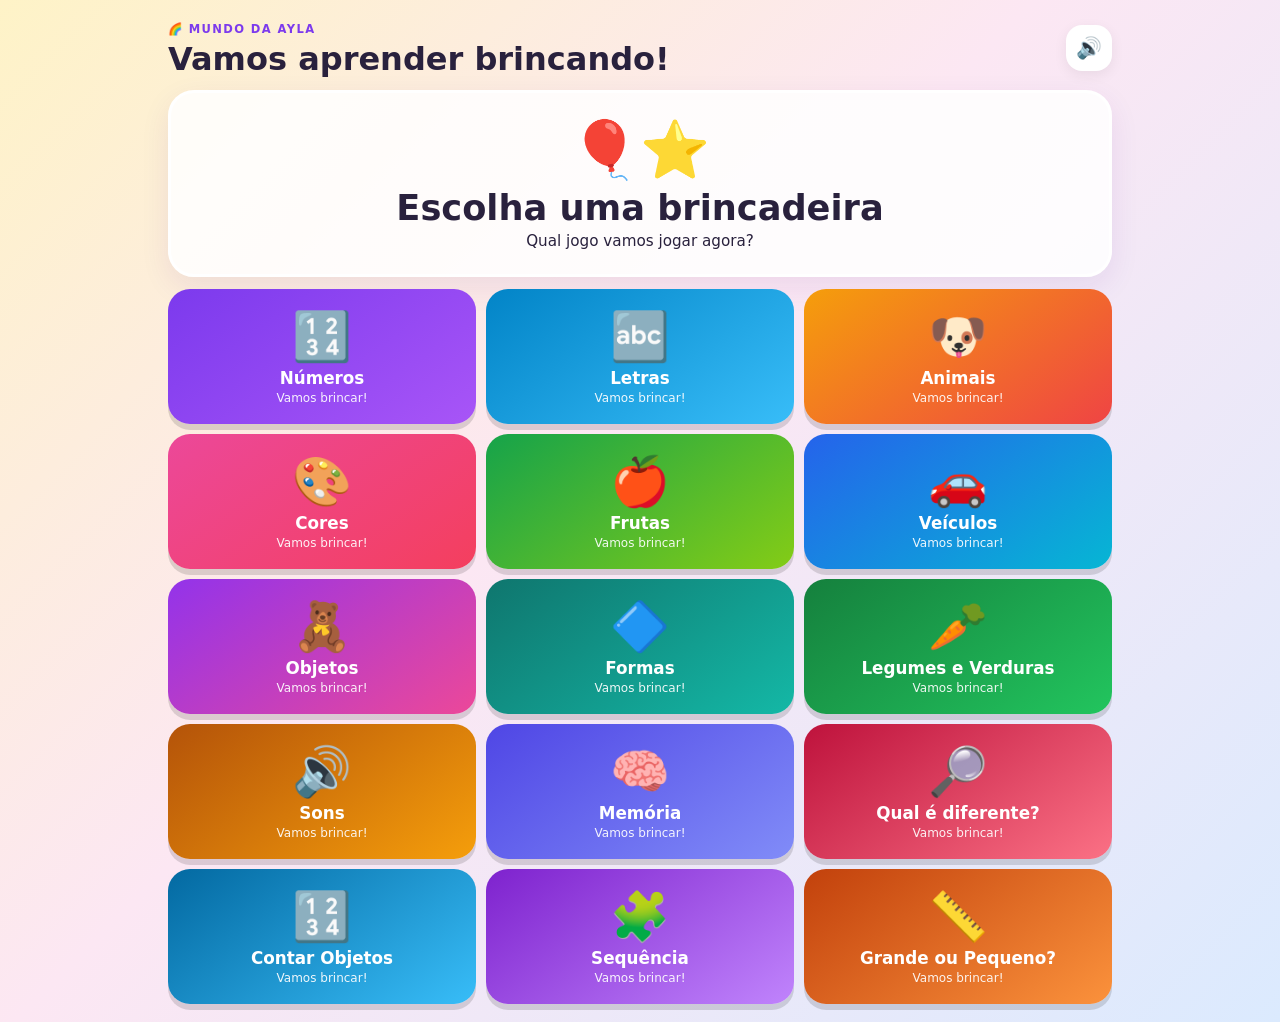
==== index.html @ 1b57be24 "Troca motor antigo pelo novo motor funcional" ====
<!doctype html>
<html lang="pt-BR">
<head><meta charset="UTF-8"><meta name="viewport" content="width=device-width,initial-scale=1"><meta name="theme-color" content="#7c3aed"><title>Brincar — Mundo da Ayla</title><link rel="stylesheet" href="style.css"></head>
<body><main class="app"><header class="topbar"><div><span class="eyebrow">🌈 MUNDO DA AYLA</span><h1>Vamos aprender brincando!</h1></div><button class="sound-btn" id="soundBtn">🔊</button></header>
<section id="menu" class="screen active"><div class="hero-card"><div class="hero-emoji">🎈⭐</div><h2>Escolha uma brincadeira</h2><p>Qual jogo vamos jogar agora?</p></div><div class="game-menu" id="gameMenu"></div></section>
<section id="game" class="screen"><button class="back-btn" id="backBtn">← Voltar aos jogos</button><div class="progress-wrap"><div id="progress" class="progress"></div></div><div class="question-card"><div id="questionIcon" class="question-icon">🎮</div><p id="question"></p><button id="repeatBtn" class="repeat-btn">🔊 Ouvir de novo</button></div><div id="visual" class="visual"></div><div id="options" class="options"></div><div id="feedback" class="feedback" aria-live="polite"></div></section></main><script src="app.js"></script></body></html>
---- style.css ----
*{box-sizing:border-box}html,body{margin:0;min-height:100%;font-family:system-ui,-apple-system,BlinkMacSystemFont,"Segoe UI",sans-serif;background:linear-gradient(135deg,#fef3c7,#fce7f3 45%,#dbeafe);color:#29213d}body{min-height:100dvh}.app{width:min(980px,100%);min-height:100dvh;margin:auto;padding:clamp(8px,2vw,18px);display:flex;flex-direction:column}.topbar{display:flex;justify-content:space-between;align-items:center;gap:12px}.eyebrow{font-size:.72rem;font-weight:900;letter-spacing:.12em;color:#7c3aed}.topbar h1{margin:3px 0 0;font-size:clamp(1.15rem,4vw,2rem)}button{font:inherit;cursor:pointer;border:0}.sound-btn,.back-btn,.repeat-btn{background:#fff;border-radius:16px;box-shadow:0 4px 14px #0001}.sound-btn{width:46px;height:46px;font-size:1.3rem}.screen{display:none}.screen.active{display:flex;flex-direction:column;flex:1}.hero-card,.question-card{background:#ffffffdd;border:3px solid #fff;border-radius:26px;text-align:center;box-shadow:0 10px 30px #4c1d9515}.hero-card{padding:clamp(12px,2vw,24px) 14px;margin:12px 0}.hero-emoji{font-size:clamp(2rem,6vw,3.5rem)}.hero-card h2{margin:4px 0;font-size:clamp(1.35rem,5vw,2.2rem)}.hero-card p{margin:0;font-size:.95rem}.game-menu{display:grid;grid-template-columns:repeat(3,1fr);gap:10px;flex:1}.game-card{min-height:clamp(105px,15vh,155px);border-radius:22px;padding:10px 8px;display:flex;flex-direction:column;align-items:center;justify-content:center;gap:3px;color:#fff;box-shadow:0 6px 0 #0002;transition:.12s transform}.game-card:active{transform:translateY(4px);box-shadow:0 3px 0 #0002}.game-icon{font-size:clamp(2rem,5vw,3rem)}.game-card strong{font-size:clamp(.82rem,2.2vw,1.05rem);text-align:center}.game-card small{font-size:.75rem;opacity:.92}.numbers{background:linear-gradient(145deg,#7c3aed,#a855f7)}.letters{background:linear-gradient(145deg,#0284c7,#38bdf8)}.animals{background:linear-gradient(145deg,#f59e0b,#ef4444)}.colors{background:linear-gradient(145deg,#ec4899,#f43f5e)}.fruits{background:linear-gradient(145deg,#16a34a,#84cc16)}.vehicles{background:linear-gradient(145deg,#2563eb,#06b6d4)}.objects{background:linear-gradient(145deg,#9333ea,#ec4899)}.shapes{background:linear-gradient(145deg,#0f766e,#14b8a6)}.vegetables{background:linear-gradient(145deg,#15803d,#22c55e)}.sounds{background:linear-gradient(145deg,#b45309,#f59e0b)}.memory{background:linear-gradient(145deg,#4f46e5,#818cf8)}.different{background:linear-gradient(145deg,#be123c,#fb7185)}.counting{background:linear-gradient(145deg,#0369a1,#38bdf8)}.sequence{background:linear-gradient(145deg,#7e22ce,#c084fc)}.size{background:linear-gradient(145deg,#c2410c,#fb923c)}.back-btn{align-self:flex-start;padding:8px 13px;margin:4px 0 8px;font-weight:800;font-size:.9rem}.progress-wrap{height:9px;background:#fff8;border-radius:99px;overflow:hidden;margin-bottom:8px;flex:none}.progress{height:100%;width:0;background:#7c3aed;border-radius:99px;transition:width .3s}.question-card{padding:10px 10px;flex:none}.question-icon{font-size:clamp(1.6rem,5vw,2.4rem)}.question-card p{font-size:clamp(1.35rem,5.5vw,2.7rem);line-height:1.08;font-weight:900;margin:3px 0 8px}.repeat-btn{padding:7px 12px;font-weight:800;font-size:.82rem}.visual{min-height:clamp(70px,13vh,125px);display:flex;align-items:center;justify-content:center;font-size:clamp(3.5rem,12vw,7rem);margin:clamp(12px,2.5vh,22px) 0 clamp(16px,3vh,28px);padding:4px}.options{display:grid;grid-template-columns:repeat(2,1fr);gap:10px;margin-top:clamp(8px,2vh,16px)}.option{min-height:clamp(85px,15vh,145px);border:4px solid #fff;border-radius:22px;color:#fff;font-size:clamp(2.4rem,9vw,5rem);font-weight:1000;text-shadow:0 3px 0 #0002;box-shadow:0 6px 0 #0002;padding:7px}.option:active{transform:translateY(4px);box-shadow:0 3px 0 #0002}.option:nth-child(1){background:linear-gradient(145deg,#f97316,#fb7185)}.option:nth-child(2){background:linear-gradient(145deg,#10b981,#14b8a6)}.option:nth-child(3){background:linear-gradient(145deg,#3b82f6,#8b5cf6)}.option:nth-child(4){background:linear-gradient(145deg,#f59e0b,#ef4444)}.option.correct{filter:brightness(1.2);animation:pop .45s ease}.option.wrong{animation:shake .35s ease}.option .option-emoji{display:block;font-size:clamp(2.4rem,8vw,4.5rem);line-height:1}.option .option-label{display:block;font-size:clamp(.8rem,2.8vw,1.1rem);margin-top:2px}.size-option .option-label{display:none}.size-option .option-emoji{font-size:clamp(3.8rem,13vw,7rem)}.memory-board{display:grid;grid-template-columns:repeat(4,1fr);gap:clamp(7px,2vw,12px);min-height:0;margin:clamp(10px,2vh,18px) 0}.memory-card{position:relative;min-height:clamp(72px,13vh,120px);border-radius:18px;border:4px solid #fff;background:linear-gradient(145deg,#6366f1,#a78bfa);box-shadow:0 5px 0 #0002;display:flex;align-items:center;justify-content:center;overflow:hidden}.memory-card .memory-back,.memory-card .memory-front{position:absolute;inset:0;display:flex;align-items:center;justify-content:center;font-size:clamp(2rem,8vw,4rem);transition:opacity .18s,transform .18s}.memory-card .memory-front{opacity:0;transform:scale(.7)}.memory-card.flipped{background:#fff}.memory-card.flipped .memory-back{opacity:0}.memory-card.flipped .memory-front{opacity:1;transform:scale(1)}.feedback{min-height:38px;text-align:center;font-size:clamp(.95rem,4vw,1.5rem);line-height:1.1;font-weight:900;padding:6px 3px}.success{font-weight:1000}.error{font-weight:1000}@keyframes pop{50%{transform:scale(1.08)}}@keyframes shake{25%{transform:translateX(-8px)}50%{transform:translateX(8px)}75%{transform:translateX(-5px)}}@media(max-width:700px){.game-menu{grid-template-columns:repeat(2,1fr)}}@media(max-width:400px){.app{padding:7px}.game-menu{gap:7px}.game-card{min-height:105px;border-radius:18px}.options{gap:7px}.option{min-height:88px;border-radius:18px}.visual{min-height:62px}.memory-board{gap:6px}.memory-card{min-height:66px;border-radius:14px;border-width:3px}.feedback{min-height:32px}}@media(max-height:700px){.hero-card{padding:8px;margin:7px 0}.game-card{min-height:82px}.game-icon{font-size:2rem}.game-menu{gap:6px}.question-card{padding:6px}.visual{min-height:55px;margin:10px 0 14px}.options{margin-top:8px}.option{min-height:70px}.memory-board{margin:7px 0;gap:6px}.memory-card{min-height:55px}.feedback{min-height:28px;padding:3px}.back-btn{margin:2px 0 5px}}
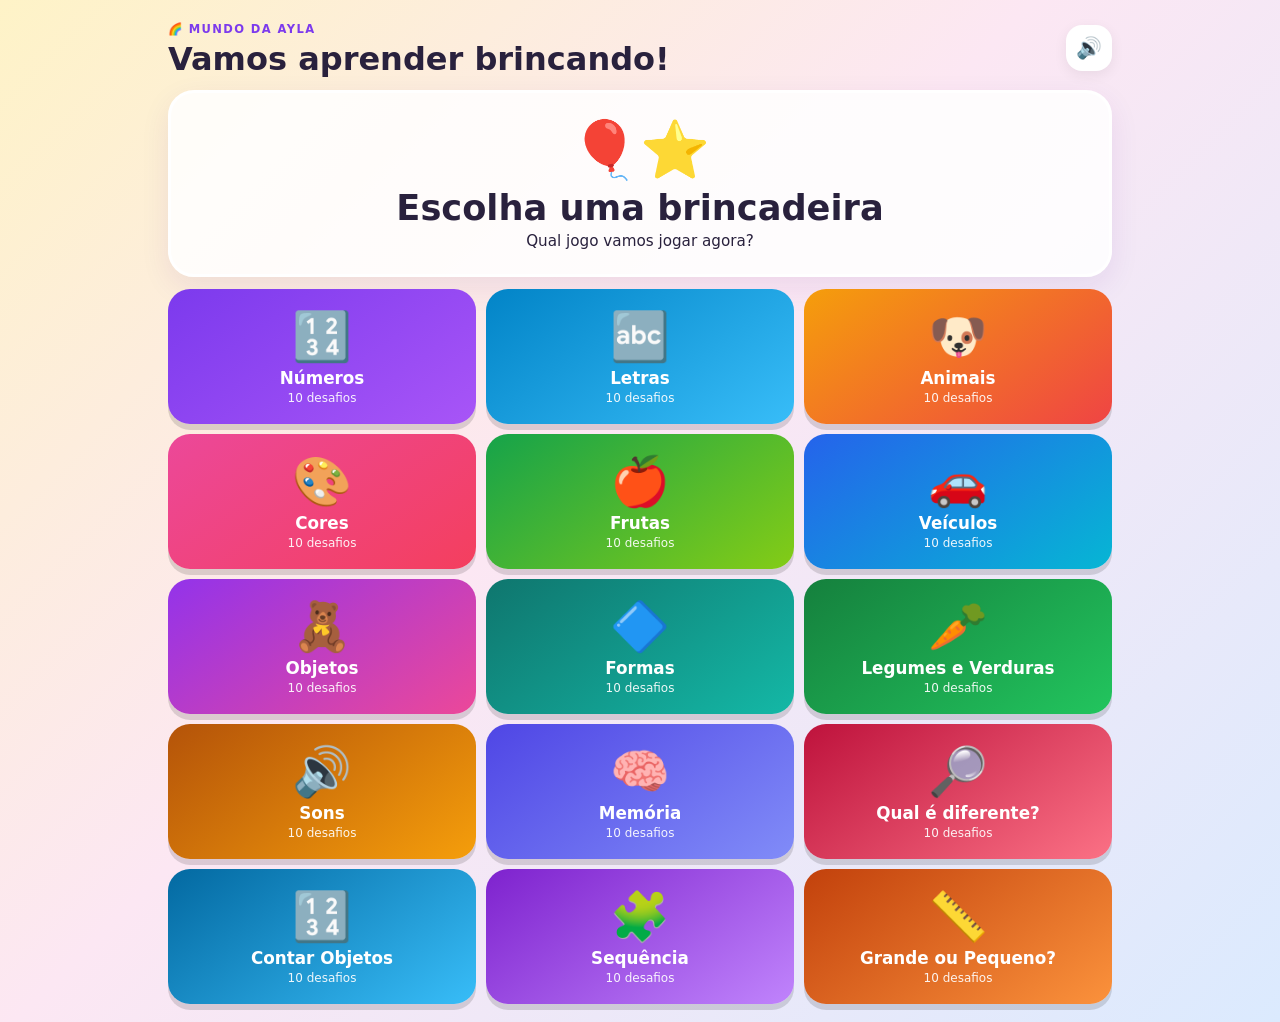
==== commit 581b40d7: "Carrega correção de fala após o app principal" ====
--- a/index.html
+++ b/index.html
@@ -1,6 +1,6 @@
 <!doctype html>
 <html lang="pt-BR">
-<head><meta charset="UTF-8"><meta name="viewport" content="width=device-width,initial-scale=1"><meta name="theme-color" content="#7c3aed"><title>Brincar — Mundo da Ayla</title><link rel="stylesheet" href="style.css"></head>
+<head><meta charset="UTF-8"><meta name="viewport" content="width=device-width,initial-scale=1"><meta name="theme-color" content="#7c3aed"><title>Brincar — Mundo da Ayla</title><link rel="stylesheet" href="style.css?v=20260904"></head>
 <body><main class="app"><header class="topbar"><div><span class="eyebrow">🌈 MUNDO DA AYLA</span><h1>Vamos aprender brincando!</h1></div><button class="sound-btn" id="soundBtn">🔊</button></header>
 <section id="menu" class="screen active"><div class="hero-card"><div class="hero-emoji">🎈⭐</div><h2>Escolha uma brincadeira</h2><p>Qual jogo vamos jogar agora?</p></div><div class="game-menu" id="gameMenu"></div></section>
-<section id="game" class="screen"><button class="back-btn" id="backBtn">← Voltar aos jogos</button><div class="progress-wrap"><div id="progress" class="progress"></div></div><div class="question-card"><div id="questionIcon" class="question-icon">🎮</div><p id="question"></p><button id="repeatBtn" class="repeat-btn">🔊 Ouvir de novo</button></div><div id="visual" class="visual"></div><div id="options" class="options"></div><div id="feedback" class="feedback" aria-live="polite"></div></section></main><script src="app.js"></script></body></html>+<section id="game" class="screen"><button class="back-btn" id="backBtn">← Voltar aos jogos</button><div class="progress-wrap"><div id="progress" class="progress"></div></div><div class="question-card"><div id="questionIcon" class="question-icon">🎮</div><p id="question"></p><button id="repeatBtn" class="repeat-btn">🔊 Ouvir de novo</button></div><div id="visual" class="visual"></div><div id="options" class="options"></div><div id="feedback" class="feedback" aria-live="polite"></div></section></main><script src="app.js?v=20260904"></script><script src="speech-fix.js?v=20260904"></script></body></html>
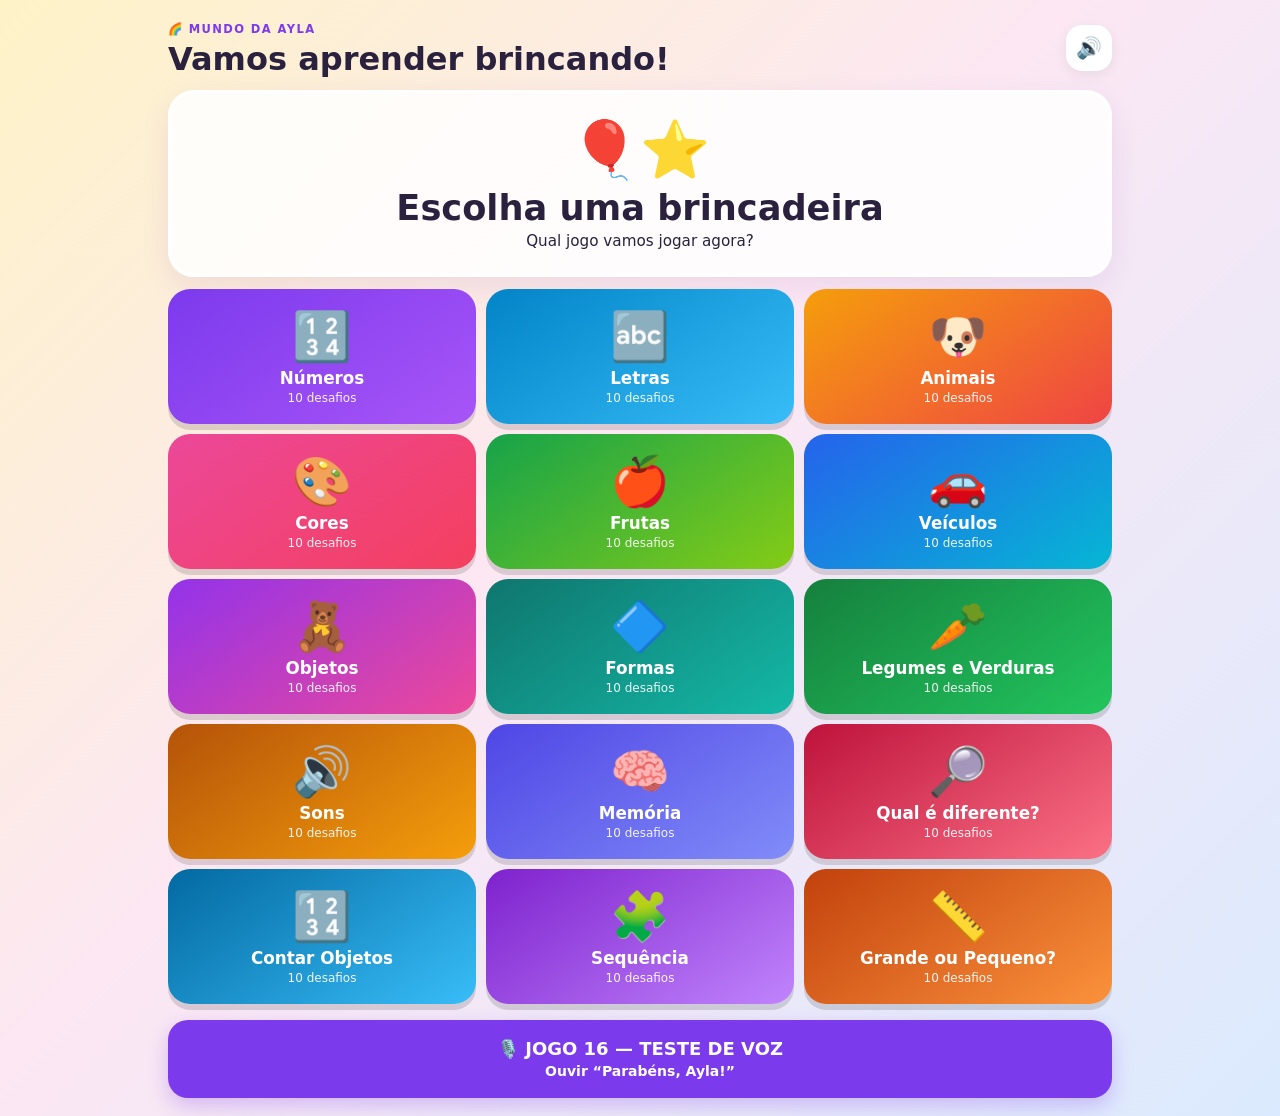
==== commit 37236f3d: "Adiciona acesso ao Jogo 16 de teste de voz" ====
--- a/index.html
+++ b/index.html
@@ -2,5 +2,5 @@
 <html lang="pt-BR">
 <head><meta charset="UTF-8"><meta name="viewport" content="width=device-width,initial-scale=1"><meta name="theme-color" content="#7c3aed"><title>Brincar — Mundo da Ayla</title><link rel="stylesheet" href="style.css?v=20260904"></head>
 <body><main class="app"><header class="topbar"><div><span class="eyebrow">🌈 MUNDO DA AYLA</span><h1>Vamos aprender brincando!</h1></div><button class="sound-btn" id="soundBtn">🔊</button></header>
-<section id="menu" class="screen active"><div class="hero-card"><div class="hero-emoji">🎈⭐</div><h2>Escolha uma brincadeira</h2><p>Qual jogo vamos jogar agora?</p></div><div class="game-menu" id="gameMenu"></div></section>
+<section id="menu" class="screen active"><div class="hero-card"><div class="hero-emoji">🎈⭐</div><h2>Escolha uma brincadeira</h2><p>Qual jogo vamos jogar agora?</p></div><div class="game-menu" id="gameMenu"></div><button type="button" onclick="location.href='jogo16-voz.html'" style="width:100%;margin-top:16px;padding:18px;border:0;border-radius:20px;background:#7c3aed;color:#fff;font-size:18px;font-weight:900;box-shadow:0 8px 20px #7c3aed44">🎙️ JOGO 16 — TESTE DE VOZ<br><small style="font-size:14px;font-weight:700">Ouvir “Parabéns, Ayla!”</small></button></section>
 <section id="game" class="screen"><button class="back-btn" id="backBtn">← Voltar aos jogos</button><div class="progress-wrap"><div id="progress" class="progress"></div></div><div class="question-card"><div id="questionIcon" class="question-icon">🎮</div><p id="question"></p><button id="repeatBtn" class="repeat-btn">🔊 Ouvir de novo</button></div><div id="visual" class="visual"></div><div id="options" class="options"></div><div id="feedback" class="feedback" aria-live="polite"></div></section></main><script src="app.js?v=20260904"></script><script src="speech-fix.js?v=20260904"></script></body></html>
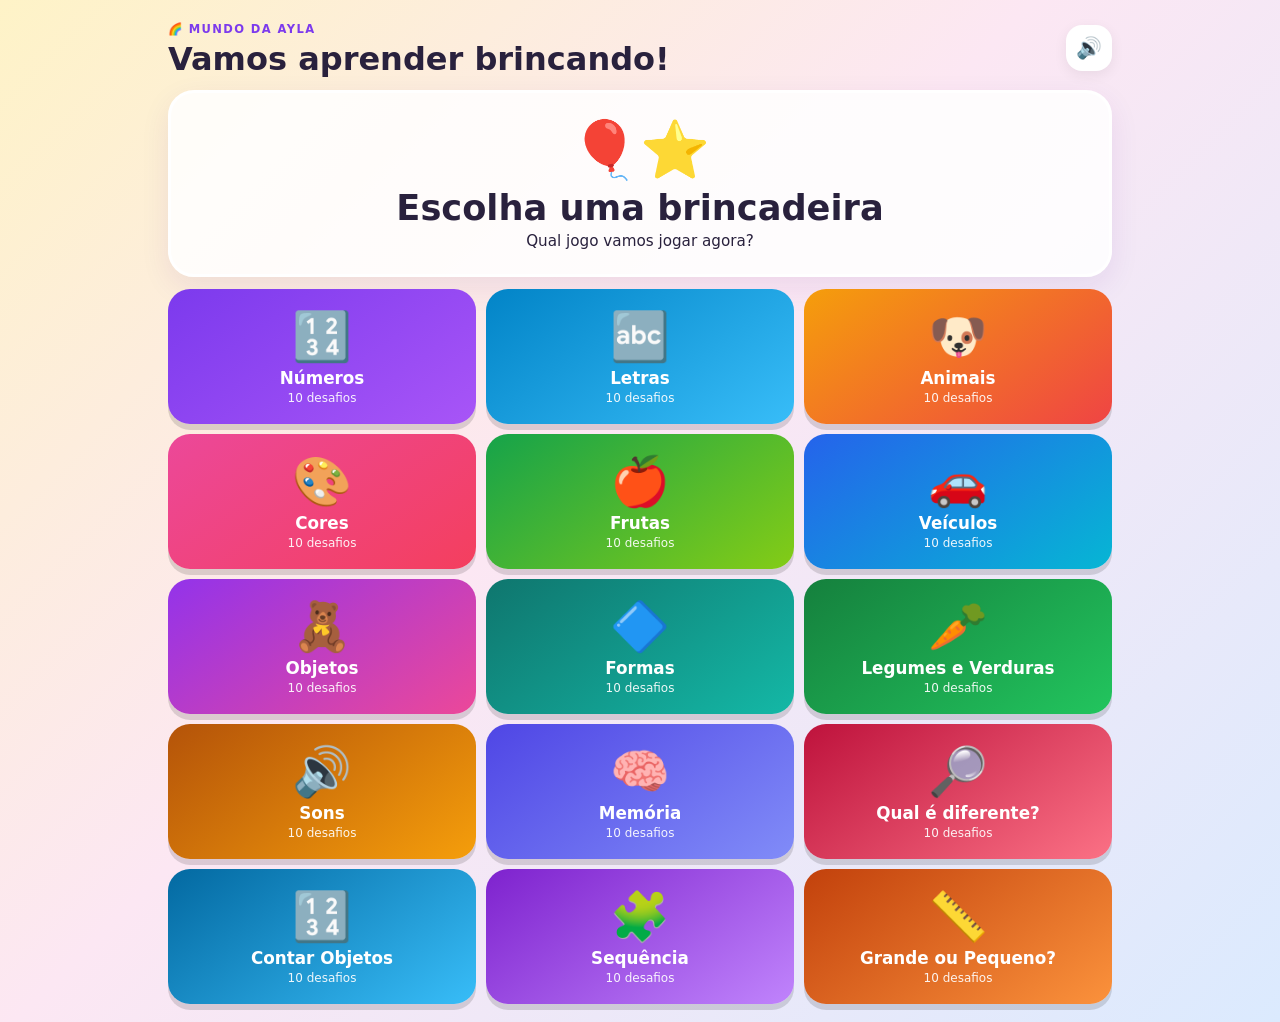
==== commit 6a6846e5: "Remover Jogo 16 de teste de voz e restaurar menu anterior" ====
--- a/index.html
+++ b/index.html
@@ -2,5 +2,5 @@
 <html lang="pt-BR">
 <head><meta charset="UTF-8"><meta name="viewport" content="width=device-width,initial-scale=1"><meta name="theme-color" content="#7c3aed"><title>Brincar — Mundo da Ayla</title><link rel="stylesheet" href="style.css?v=20260904"></head>
 <body><main class="app"><header class="topbar"><div><span class="eyebrow">🌈 MUNDO DA AYLA</span><h1>Vamos aprender brincando!</h1></div><button class="sound-btn" id="soundBtn">🔊</button></header>
-<section id="menu" class="screen active"><div class="hero-card"><div class="hero-emoji">🎈⭐</div><h2>Escolha uma brincadeira</h2><p>Qual jogo vamos jogar agora?</p></div><div class="game-menu" id="gameMenu"></div><button type="button" onclick="location.href='jogo16-voz.html'" style="width:100%;margin-top:16px;padding:18px;border:0;border-radius:20px;background:#7c3aed;color:#fff;font-size:18px;font-weight:900;box-shadow:0 8px 20px #7c3aed44">🎙️ JOGO 16 — TESTE DE VOZ<br><small style="font-size:14px;font-weight:700">Ouvir “Parabéns, Ayla!”</small></button></section>
+<section id="menu" class="screen active"><div class="hero-card"><div class="hero-emoji">🎈⭐</div><h2>Escolha uma brincadeira</h2><p>Qual jogo vamos jogar agora?</p></div><div class="game-menu" id="gameMenu"></div></section>
 <section id="game" class="screen"><button class="back-btn" id="backBtn">← Voltar aos jogos</button><div class="progress-wrap"><div id="progress" class="progress"></div></div><div class="question-card"><div id="questionIcon" class="question-icon">🎮</div><p id="question"></p><button id="repeatBtn" class="repeat-btn">🔊 Ouvir de novo</button></div><div id="visual" class="visual"></div><div id="options" class="options"></div><div id="feedback" class="feedback" aria-live="polite"></div></section></main><script src="app.js?v=20260904"></script><script src="speech-fix.js?v=20260904"></script></body></html>
